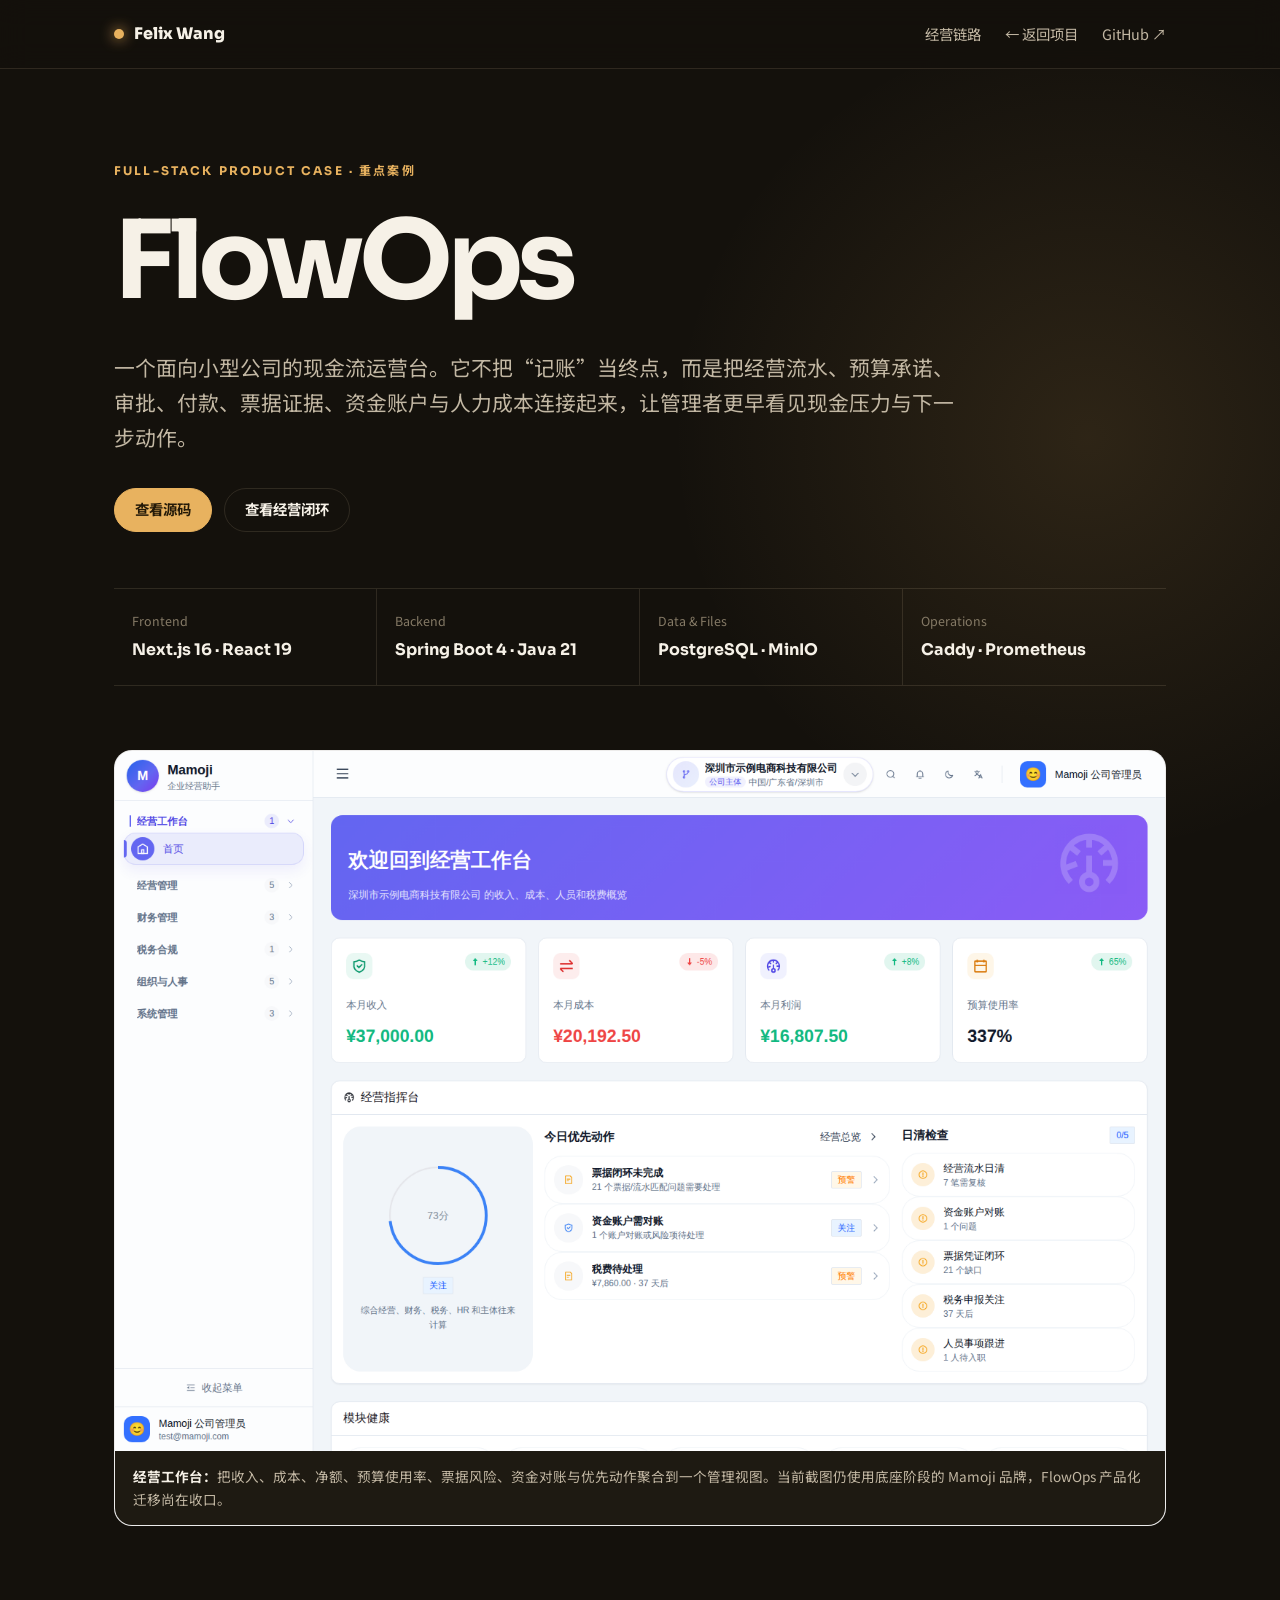
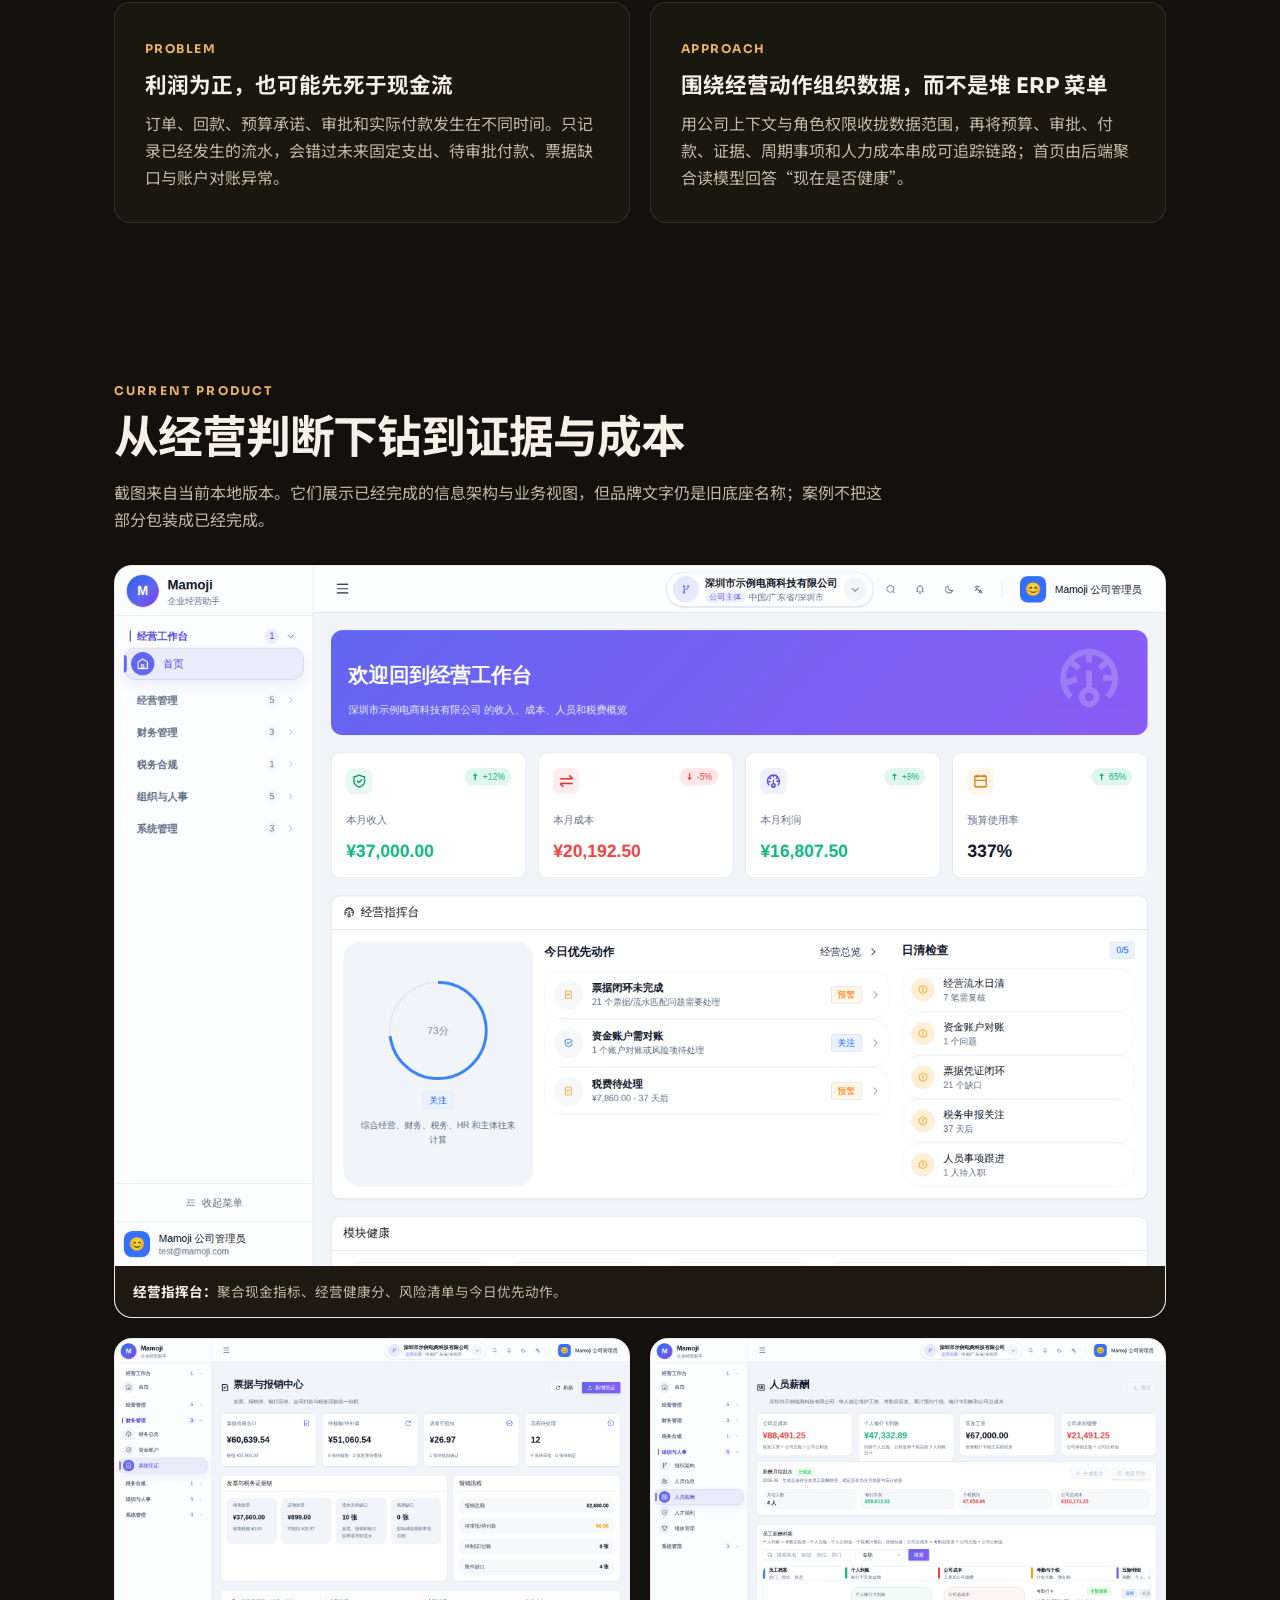
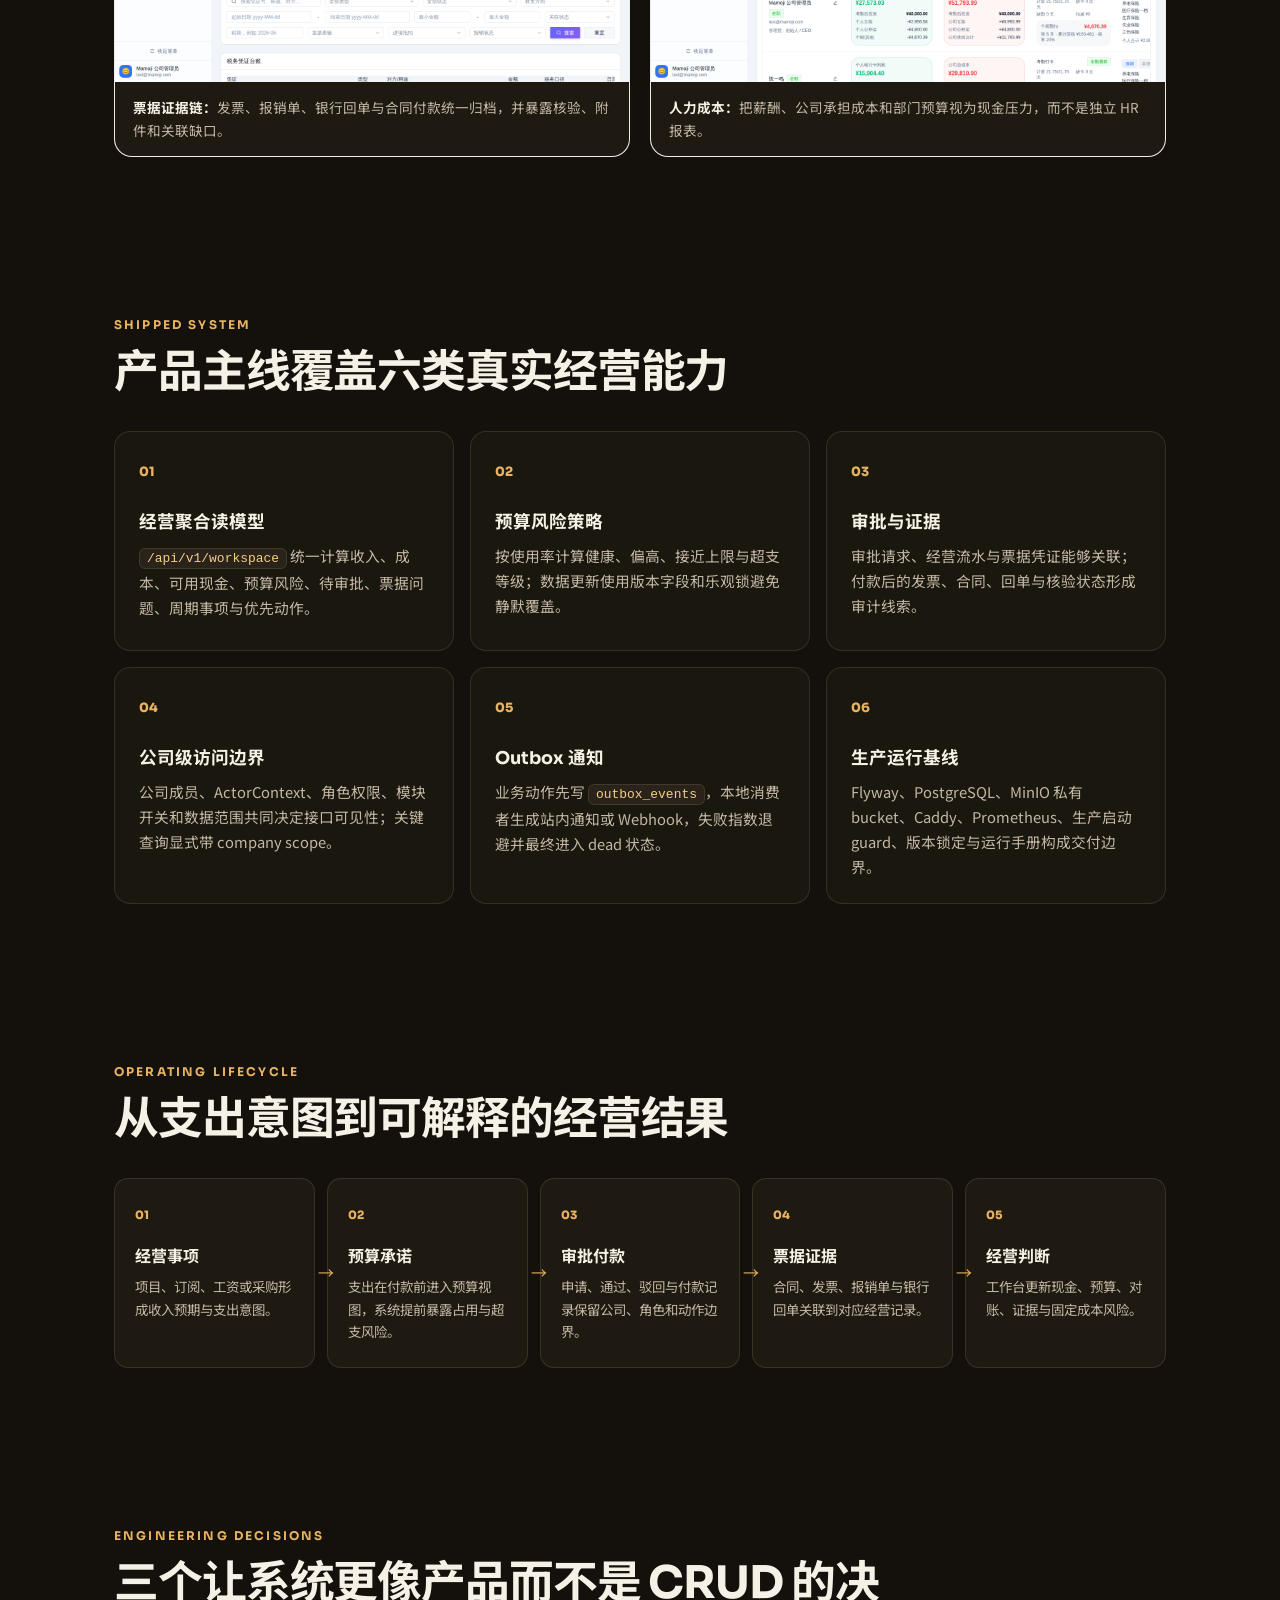
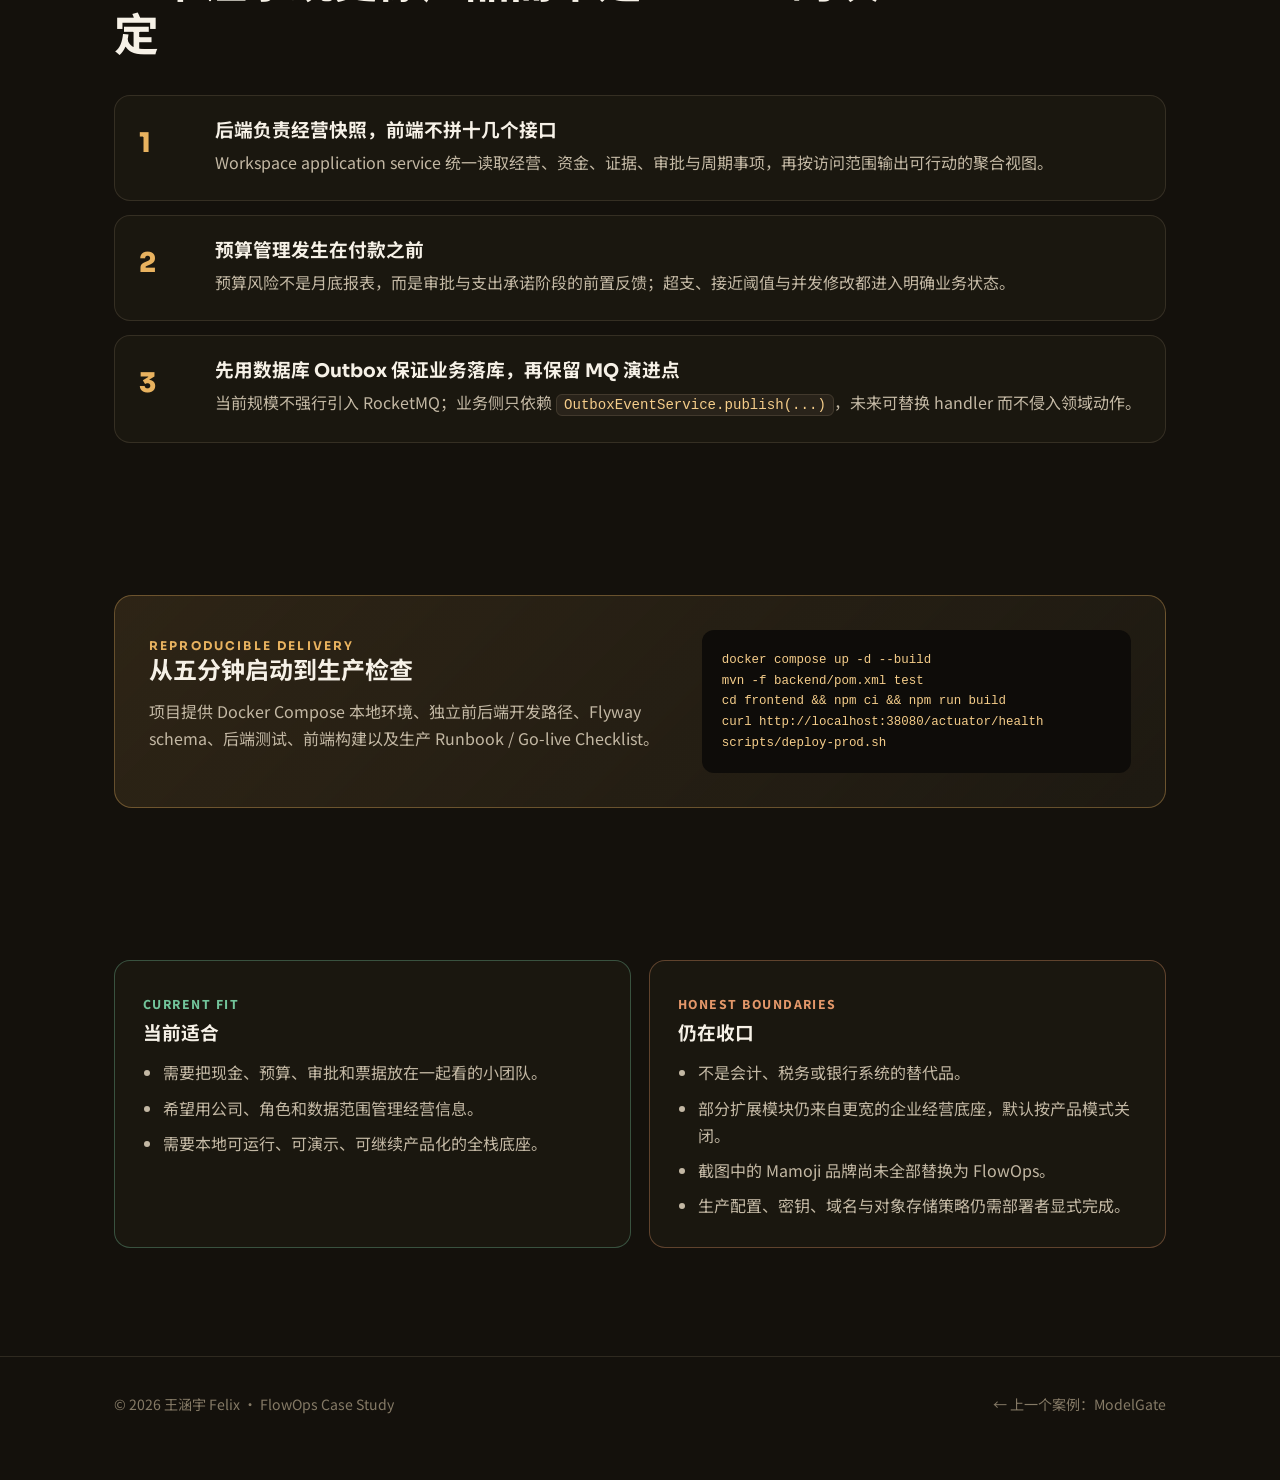
==== projects/flowops.html @ ee553604 "Add project case studies and portfolio links" ====
<!DOCTYPE html>
<html lang="zh-CN">
<head>
  <meta charset="UTF-8" />
  <meta name="viewport" content="width=device-width, initial-scale=1.0" />
  <title>FlowOps 案例详情 · Felix Wang</title>
  <meta name="description" content="FlowOps 现金流运营台案例：经营流水、预算承诺、审批、票据证据、资金账户与人力成本。" />
  <link rel="preconnect" href="https://fonts.googleapis.com" />
  <link rel="preconnect" href="https://fonts.gstatic.com" crossorigin />
  <link href="https://fonts.googleapis.com/css2?family=Sora:wght@400;600;700;800&amp;family=Noto+Sans+SC:wght@400;500;700&amp;display=swap" rel="stylesheet" />
  <link rel="stylesheet" href="case-study.css" />
</head>
<body>
  <header class="case-header">
    <div class="container header-inner">
      <a class="brand" href="../index.html"><span class="brand-mark"></span>Felix Wang</a>
      <nav class="case-nav" aria-label="案例导航">
        <a href="#lifecycle">经营链路</a>
        <a href="../index.html#projects">← 返回项目</a>
        <a href="https://github.com/felix-windsor/Flowops-master" target="_blank" rel="noopener">GitHub ↗</a>
      </nav>
    </div>
  </header>

  <main>
    <section class="case-hero container">
      <p class="eyebrow">Full-stack Product Case · 重点案例</p>
      <h1>FlowOps</h1>
      <p class="case-lead">一个面向小型公司的现金流运营台。它不把“记账”当终点，而是把经营流水、预算承诺、审批、付款、票据证据、资金账户与人力成本连接起来，让管理者更早看见现金压力与下一步动作。</p>
      <div class="hero-actions">
        <a class="button primary" href="https://github.com/felix-windsor/Flowops-master" target="_blank" rel="noopener">查看源码</a>
        <a class="button" href="#lifecycle">查看经营闭环</a>
      </div>
      <dl class="facts">
        <div class="fact"><dt>Frontend</dt><dd>Next.js 16 · React 19</dd></div>
        <div class="fact"><dt>Backend</dt><dd>Spring Boot 4 · Java 21</dd></div>
        <div class="fact"><dt>Data &amp; Files</dt><dd>PostgreSQL · MinIO</dd></div>
        <div class="fact"><dt>Operations</dt><dd>Caddy · Prometheus</dd></div>
      </dl>
    </section>

    <section class="container">
      <figure class="hero-visual">
        <img src="../assets/projects/flowops-dashboard.png" alt="FlowOps 企业经营工作台，展示收入、成本、预算风险与优先动作" />
        <figcaption><strong>经营工作台：</strong>把收入、成本、净额、预算使用率、票据风险、资金对账与优先动作聚合到一个管理视图。当前截图仍使用底座阶段的 Mamoji 品牌，FlowOps 产品化迁移尚在收口。</figcaption>
      </figure>
    </section>

    <section class="case-section container">
      <div class="split">
        <article class="panel"><span class="panel-tag">Problem</span><h3>利润为正，也可能先死于现金流</h3><p>订单、回款、预算承诺、审批和实际付款发生在不同时间。只记录已经发生的流水，会错过未来固定支出、待审批付款、票据缺口与账户对账异常。</p></article>
        <article class="panel"><span class="panel-tag">Approach</span><h3>围绕经营动作组织数据，而不是堆 ERP 菜单</h3><p>用公司上下文与角色权限收拢数据范围，再将预算、审批、付款、证据、周期事项和人力成本串成可追踪链路；首页由后端聚合读模型回答“现在是否健康”。</p></article>
      </div>
    </section>

    <section class="case-section container">
      <div class="section-heading"><span class="section-label">Current Product</span><h2>从经营判断下钻到证据与成本</h2><p>截图来自当前本地版本。它们展示已经完成的信息架构与业务视图，但品牌文字仍是旧底座名称；案例不把这部分包装成已经完成。</p></div>
      <div class="gallery">
        <figure class="wide"><img src="../assets/projects/flowops-dashboard.png" alt="FlowOps 经营指挥台" loading="lazy" /><figcaption><strong>经营指挥台：</strong>聚合现金指标、经营健康分、风险清单与今日优先动作。</figcaption></figure>
        <figure><img src="../assets/projects/flowops-receipts.png" alt="FlowOps 票据与报销中心" loading="lazy" /><figcaption><strong>票据证据链：</strong>发票、报销单、银行回单与合同付款统一归档，并暴露核验、附件和关联缺口。</figcaption></figure>
        <figure><img src="../assets/projects/flowops-compensation.png" alt="FlowOps 人力成本工作台" loading="lazy" /><figcaption><strong>人力成本：</strong>把薪酬、公司承担成本和部门预算视为现金压力，而不是独立 HR 报表。</figcaption></figure>
      </div>
    </section>

    <section class="case-section container">
      <div class="section-heading"><span class="section-label">Shipped System</span><h2>产品主线覆盖六类真实经营能力</h2></div>
      <div class="number-grid">
        <article class="number-card"><span class="num">01</span><h3>经营聚合读模型</h3><p><code>/api/v1/workspace</code> 统一计算收入、成本、可用现金、预算风险、待审批、票据问题、周期事项与优先动作。</p></article>
        <article class="number-card"><span class="num">02</span><h3>预算风险策略</h3><p>按使用率计算健康、偏高、接近上限与超支等级；数据更新使用版本字段和乐观锁避免静默覆盖。</p></article>
        <article class="number-card"><span class="num">03</span><h3>审批与证据</h3><p>审批请求、经营流水与票据凭证能够关联；付款后的发票、合同、回单与核验状态形成审计线索。</p></article>
        <article class="number-card"><span class="num">04</span><h3>公司级访问边界</h3><p>公司成员、ActorContext、角色权限、模块开关和数据范围共同决定接口可见性；关键查询显式带 company scope。</p></article>
        <article class="number-card"><span class="num">05</span><h3>Outbox 通知</h3><p>业务动作先写 <code>outbox_events</code>，本地消费者生成站内通知或 Webhook，失败指数退避并最终进入 dead 状态。</p></article>
        <article class="number-card"><span class="num">06</span><h3>生产运行基线</h3><p>Flyway、PostgreSQL、MinIO 私有 bucket、Caddy、Prometheus、生产启动 guard、版本锁定与运行手册构成交付边界。</p></article>
      </div>
    </section>

    <section class="case-section container" id="lifecycle">
      <div class="section-heading"><span class="section-label">Operating Lifecycle</span><h2>从支出意图到可解释的经营结果</h2></div>
      <div class="flow">
        <article class="flow-step"><span>01</span><h3>经营事项</h3><p>项目、订阅、工资或采购形成收入预期与支出意图。</p></article>
        <article class="flow-step"><span>02</span><h3>预算承诺</h3><p>支出在付款前进入预算视图，系统提前暴露占用与超支风险。</p></article>
        <article class="flow-step"><span>03</span><h3>审批付款</h3><p>申请、通过、驳回与付款记录保留公司、角色和动作边界。</p></article>
        <article class="flow-step"><span>04</span><h3>票据证据</h3><p>合同、发票、报销单与银行回单关联到对应经营记录。</p></article>
        <article class="flow-step"><span>05</span><h3>经营判断</h3><p>工作台更新现金、预算、对账、证据与固定成本风险。</p></article>
      </div>
    </section>

    <section class="case-section container">
      <div class="section-heading"><span class="section-label">Engineering Decisions</span><h2>三个让系统更像产品而不是 CRUD 的决定</h2></div>
      <div class="decision-list">
        <article class="decision"><span>1</span><div><h3>后端负责经营快照，前端不拼十几个接口</h3><p>Workspace application service 统一读取经营、资金、证据、审批与周期事项，再按访问范围输出可行动的聚合视图。</p></div></article>
        <article class="decision"><span>2</span><div><h3>预算管理发生在付款之前</h3><p>预算风险不是月底报表，而是审批与支出承诺阶段的前置反馈；超支、接近阈值与并发修改都进入明确业务状态。</p></div></article>
        <article class="decision"><span>3</span><div><h3>先用数据库 Outbox 保证业务落库，再保留 MQ 演进点</h3><p>当前规模不强行引入 RocketMQ；业务侧只依赖 <code>OutboxEventService.publish(...)</code>，未来可替换 handler 而不侵入领域动作。</p></div></article>
      </div>
    </section>

    <section class="case-section container">
      <div class="evidence">
        <div><span class="section-label">Reproducible Delivery</span><h2>从五分钟启动到生产检查</h2><p>项目提供 Docker Compose 本地环境、独立前后端开发路径、Flyway schema、后端测试、前端构建以及生产 Runbook / Go-live Checklist。</p></div>
        <pre>docker compose up -d --build
mvn -f backend/pom.xml test
cd frontend && npm ci && npm run build
curl http://localhost:38080/actuator/health
scripts/deploy-prod.sh</pre>
      </div>
    </section>

    <section class="case-section container">
      <div class="boundary-grid">
        <article class="boundary good"><span class="state">Current Fit</span><h3>当前适合</h3><ul><li>需要把现金、预算、审批和票据放在一起看的小团队。</li><li>希望用公司、角色和数据范围管理经营信息。</li><li>需要本地可运行、可演示、可继续产品化的全栈底座。</li></ul></article>
        <article class="boundary caution"><span class="state">Honest Boundaries</span><h3>仍在收口</h3><ul><li>不是会计、税务或银行系统的替代品。</li><li>部分扩展模块仍来自更宽的企业经营底座，默认按产品模式关闭。</li><li>截图中的 Mamoji 品牌尚未全部替换为 FlowOps。</li><li>生产配置、密钥、域名与对象存储策略仍需部署者显式完成。</li></ul></article>
      </div>
    </section>
  </main>

  <footer class="case-footer"><div class="container"><span>© 2026 王涵宇 Felix · FlowOps Case Study</span><a href="modelgate.html">← 上一个案例：ModelGate</a></div></footer>
</body>
</html>
---- projects/case-study.css ----
:root {
  --bg: #14110c;
  --surface: #1e1a12;
  --surface-2: #29231a;
  --text: #f6f1e7;
  --muted: #c3b8a4;
  --faint: #857a66;
  --accent: #e8b25f;
  --accent-hi: #f5cd8a;
  --accent-soft: rgba(232, 178, 95, 0.14);
  --border: rgba(230, 210, 170, 0.13);
  --success: #72c49a;
  --warning: #e39769;
  --max: 1100px;
  --font-display: "Sora", "Noto Sans SC", sans-serif;
  --font-body: "Noto Sans SC", "Sora", system-ui, sans-serif;
  --ease: cubic-bezier(0.22, 1, 0.36, 1);
}

* { box-sizing: border-box; margin: 0; padding: 0; }
html { scroll-behavior: smooth; }
body {
  color: var(--text);
  background:
    radial-gradient(circle at 85% 7%, rgba(232, 178, 95, 0.12), transparent 26rem),
    var(--bg);
  font-family: var(--font-body);
  line-height: 1.7;
  -webkit-font-smoothing: antialiased;
}
a { color: inherit; text-decoration: none; }
img { max-width: 100%; }
h1, h2, h3 { font-family: var(--font-display); line-height: 1.18; }
code {
  color: var(--accent-hi);
  background: var(--surface-2);
  border: 1px solid var(--border);
  border-radius: 6px;
  padding: 2px 7px;
  font-family: ui-monospace, "SF Mono", Menlo, monospace;
  font-size: 0.88em;
  overflow-wrap: anywhere;
}

.container { width: min(100%, var(--max)); margin: 0 auto; padding-inline: 24px; }
.case-header {
  position: sticky;
  top: 0;
  z-index: 20;
  border-bottom: 1px solid var(--border);
  background: rgba(20, 17, 12, 0.82);
  backdrop-filter: blur(14px);
}
.header-inner { min-height: 68px; display: flex; align-items: center; justify-content: space-between; gap: 24px; }
.brand { display: inline-flex; align-items: center; gap: 10px; font-family: var(--font-display); font-weight: 800; }
.brand-mark { width: 10px; height: 10px; border-radius: 50%; background: var(--accent); box-shadow: 0 0 14px var(--accent); }
.case-nav { display: flex; gap: 24px; color: var(--muted); font-size: 0.9rem; }
.case-nav a:hover { color: var(--accent-hi); }

.case-hero { padding-block: 92px 64px; }
.eyebrow, .section-label {
  color: var(--accent);
  font-family: var(--font-display);
  font-size: 0.75rem;
  font-weight: 700;
  letter-spacing: 0.18em;
  text-transform: uppercase;
}
.case-hero h1 { margin-top: 16px; font-size: clamp(3rem, 9vw, 6.8rem); letter-spacing: -0.055em; }
.case-lead { max-width: 850px; margin-top: 24px; color: var(--muted); font-size: clamp(1.06rem, 2vw, 1.3rem); }
.hero-actions { display: flex; gap: 12px; flex-wrap: wrap; margin-top: 32px; }
.button {
  display: inline-flex;
  align-items: center;
  justify-content: center;
  min-height: 44px;
  padding: 0 20px;
  border: 1px solid var(--border);
  border-radius: 999px;
  font-family: var(--font-display);
  font-size: 0.9rem;
  font-weight: 700;
  transition: 220ms var(--ease);
}
.button.primary { border-color: var(--accent); color: #241a08; background: var(--accent); }
.button:hover { transform: translateY(-2px); border-color: var(--accent); }
.button.primary:hover { background: var(--accent-hi); }

.facts { display: grid; grid-template-columns: repeat(4, 1fr); margin-top: 56px; border-block: 1px solid var(--border); }
.fact { padding: 22px 18px; border-right: 1px solid var(--border); }
.fact:last-child { border-right: 0; }
.fact dt { color: var(--faint); font-size: 0.78rem; }
.fact dd { margin-top: 4px; font-family: var(--font-display); font-weight: 700; }

.hero-visual, .gallery figure {
  overflow: hidden;
  background: #eef0f5;
  border: 1px solid var(--border);
  border-radius: 18px;
}
.hero-visual img, .gallery img { display: block; width: 100%; height: auto; }
.hero-visual figcaption, .gallery figcaption { padding: 14px 18px; color: var(--muted); background: var(--surface); font-size: 0.85rem; }
.hero-visual figcaption strong, .gallery figcaption strong { color: var(--text); }

.case-section { padding-block: 76px; }
.section-heading { max-width: 780px; margin-bottom: 32px; }
.section-heading h2 { margin-top: 10px; font-size: clamp(1.8rem, 4vw, 2.8rem); letter-spacing: -0.025em; }
.section-heading p { margin-top: 14px; color: var(--muted); }
.split { display: grid; grid-template-columns: repeat(2, 1fr); gap: 20px; }
.panel, .number-card, .decision, .boundary {
  background: rgba(30, 26, 18, 0.76);
  border: 1px solid var(--border);
  border-radius: 16px;
}
.panel { padding: 30px; }
.panel .panel-tag { color: var(--accent); font-family: var(--font-display); font-size: 0.75rem; font-weight: 700; letter-spacing: 0.12em; text-transform: uppercase; }
.panel h3 { margin: 12px 0; font-size: 1.35rem; }
.panel p { color: var(--muted); }

.gallery { display: grid; grid-template-columns: repeat(2, 1fr); gap: 20px; }
.gallery .wide { grid-column: 1 / -1; }

.number-grid { display: grid; grid-template-columns: repeat(3, 1fr); gap: 16px; }
.number-card { min-height: 220px; padding: 24px; }
.number-card .num { color: var(--accent); font-family: var(--font-display); font-size: 0.8rem; font-weight: 800; }
.number-card h3 { margin: 28px 0 10px; font-size: 1.1rem; }
.number-card p { color: var(--muted); font-size: 0.92rem; }

.flow { display: grid; grid-template-columns: repeat(5, 1fr); gap: 12px; }
.flow-step { position: relative; min-height: 190px; padding: 20px; border: 1px solid var(--border); border-radius: 14px; background: var(--surface); }
.flow-step:not(:last-child)::after { content: "→"; position: absolute; z-index: 2; top: 50%; right: -12px; color: var(--accent); transform: translate(50%, -50%); }
.flow-step span { color: var(--accent); font-family: var(--font-display); font-size: 0.72rem; font-weight: 800; }
.flow-step h3 { margin: 22px 0 8px; font-size: 1rem; }
.flow-step p { color: var(--muted); font-size: 0.84rem; }

.decision-list { display: grid; gap: 14px; }
.decision { display: grid; grid-template-columns: 64px 1fr; gap: 12px; padding: 24px; }
.decision > span { color: var(--accent); font-family: var(--font-display); font-size: 1.7rem; font-weight: 800; }
.decision > div { min-width: 0; }
.decision h3 { margin-bottom: 7px; }
.decision p { color: var(--muted); }

.boundary-grid { display: grid; grid-template-columns: repeat(2, 1fr); gap: 18px; }
.boundary { padding: 28px; }
.boundary.good { border-color: rgba(114, 196, 154, 0.35); }
.boundary.caution { border-color: rgba(227, 151, 105, 0.35); }
.boundary h3 { margin: 7px 0 14px; }
.boundary ul { margin-left: 20px; color: var(--muted); }
.boundary li + li { margin-top: 8px; }
.boundary .state { color: var(--success); font-size: 0.76rem; font-weight: 800; text-transform: uppercase; letter-spacing: 0.12em; }
.boundary.caution .state { color: var(--warning); }

.evidence {
  display: grid;
  grid-template-columns: 1.1fr 0.9fr;
  gap: 28px;
  padding: 34px;
  border: 1px solid rgba(232, 178, 95, 0.35);
  border-radius: 18px;
  background: linear-gradient(135deg, rgba(232, 178, 95, 0.12), var(--surface));
}
.evidence p { margin-top: 12px; color: var(--muted); }
.evidence pre { overflow-x: auto; padding: 20px; border-radius: 12px; color: var(--accent-hi); background: #0e0c09; font-size: 0.78rem; line-height: 1.65; }

.case-footer { margin-top: 32px; border-top: 1px solid var(--border); }
.case-footer .container { min-height: 96px; display: flex; justify-content: space-between; align-items: center; gap: 20px; color: var(--faint); font-size: 0.88rem; }
.case-footer a:hover { color: var(--accent); }

@media (max-width: 850px) {
  .facts, .number-grid { grid-template-columns: repeat(2, 1fr); }
  .fact:nth-child(2) { border-right: 0; }
  .flow { grid-template-columns: 1fr; }
  .flow-step { min-height: 0; }
  .flow-step:not(:last-child)::after { content: "↓"; top: auto; right: 50%; bottom: -12px; transform: translate(50%, 50%); }
  .evidence { grid-template-columns: 1fr; }
}
@media (max-width: 620px) {
  .case-nav a:first-child { display: none; }
  .case-hero { padding-top: 68px; }
  .facts, .split, .gallery, .number-grid, .boundary-grid { grid-template-columns: 1fr; }
  .gallery .wide { grid-column: auto; }
  .fact { border-right: 0; border-bottom: 1px solid var(--border); }
  .fact:last-child { border-bottom: 0; }
  .decision { grid-template-columns: 42px 1fr; }
  .evidence { padding: 24px; }
  .case-footer .container { flex-direction: column; align-items: flex-start; justify-content: center; padding-block: 24px; }
}
@media (prefers-reduced-motion: reduce) { * { scroll-behavior: auto !important; transition: none !important; } }
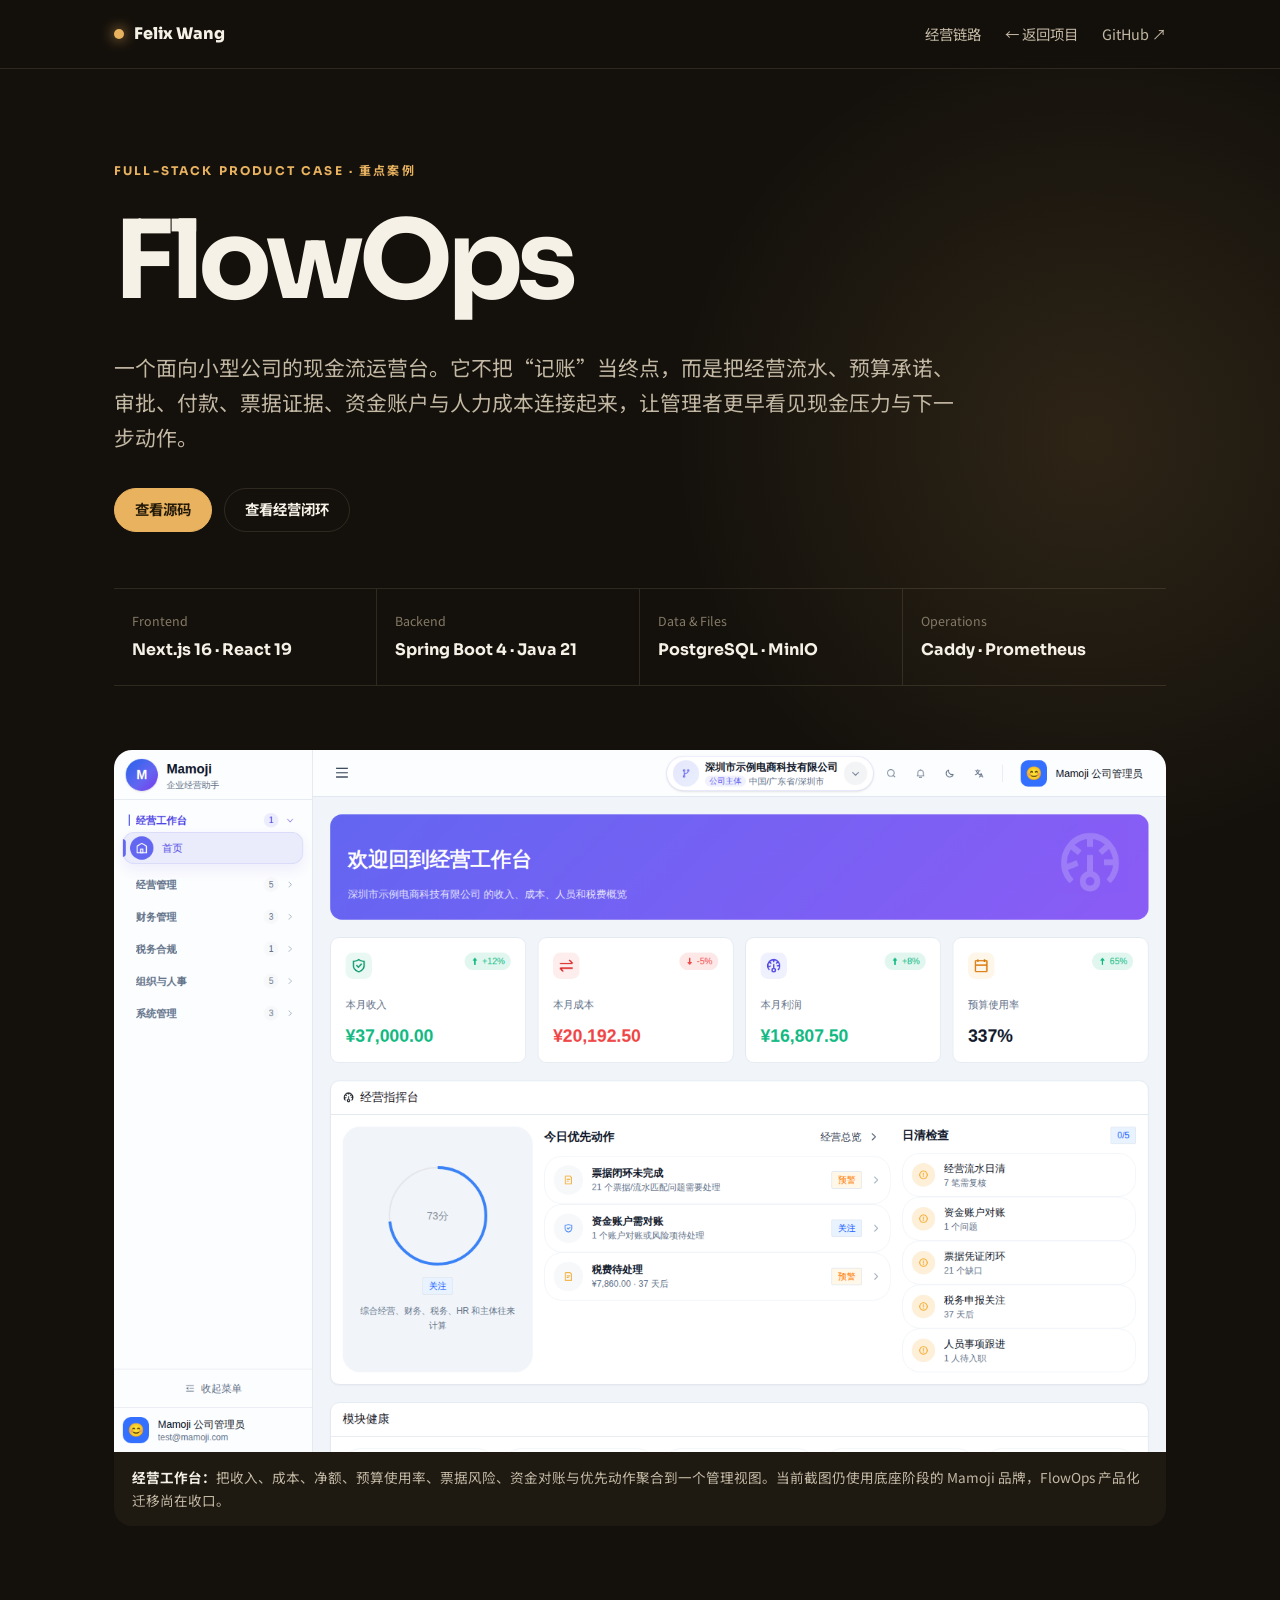
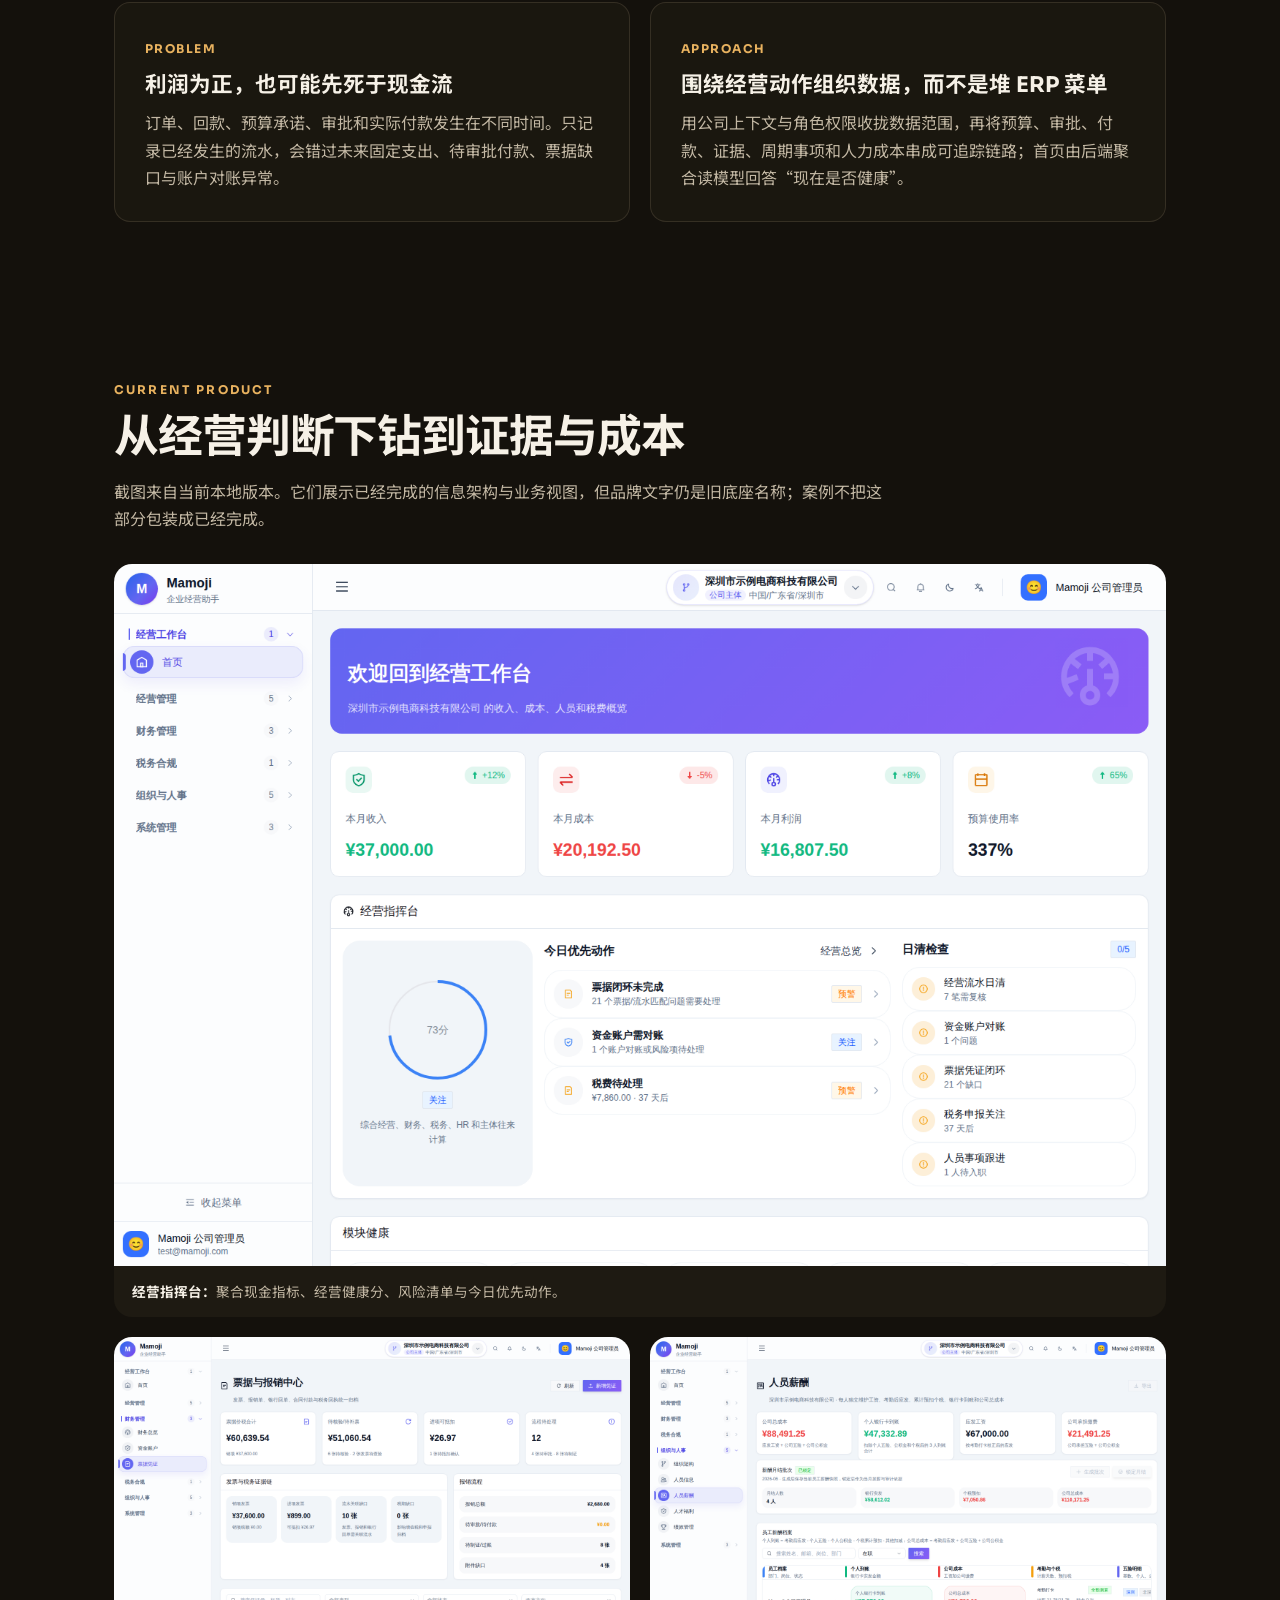
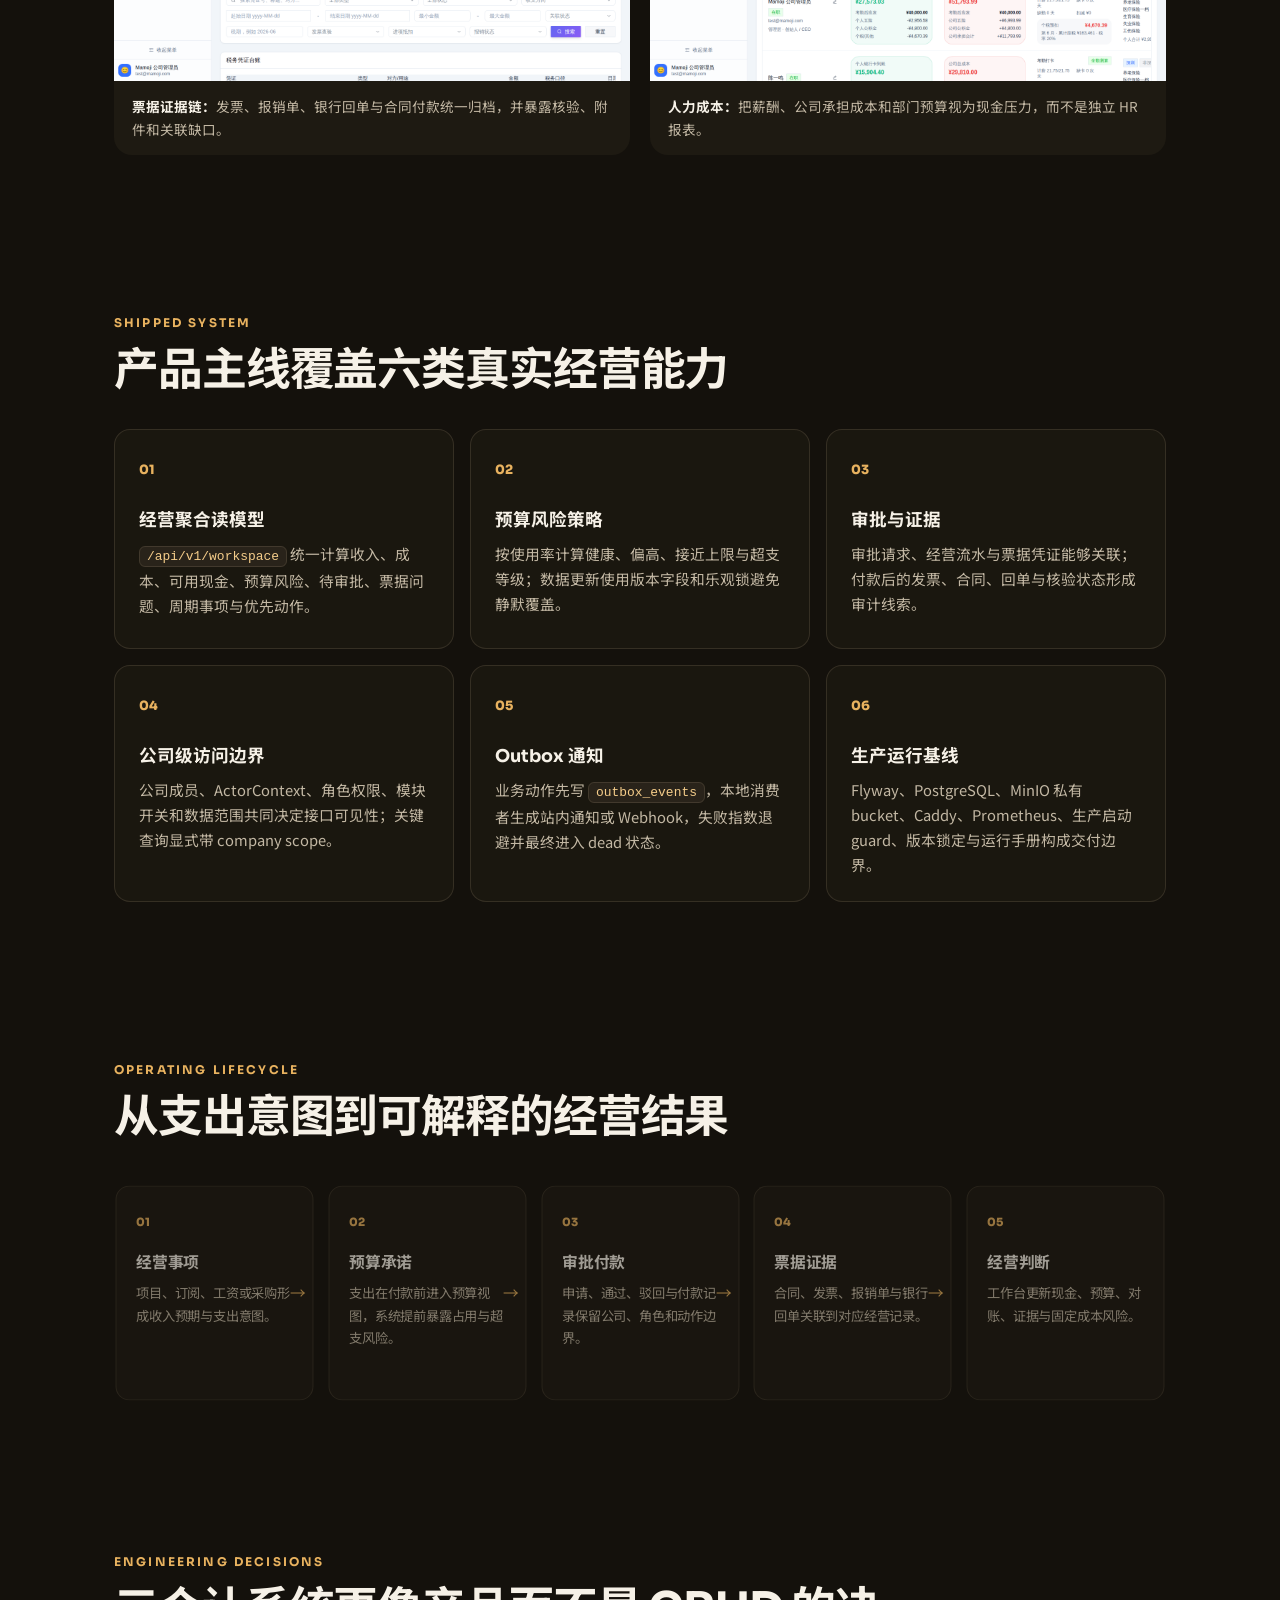
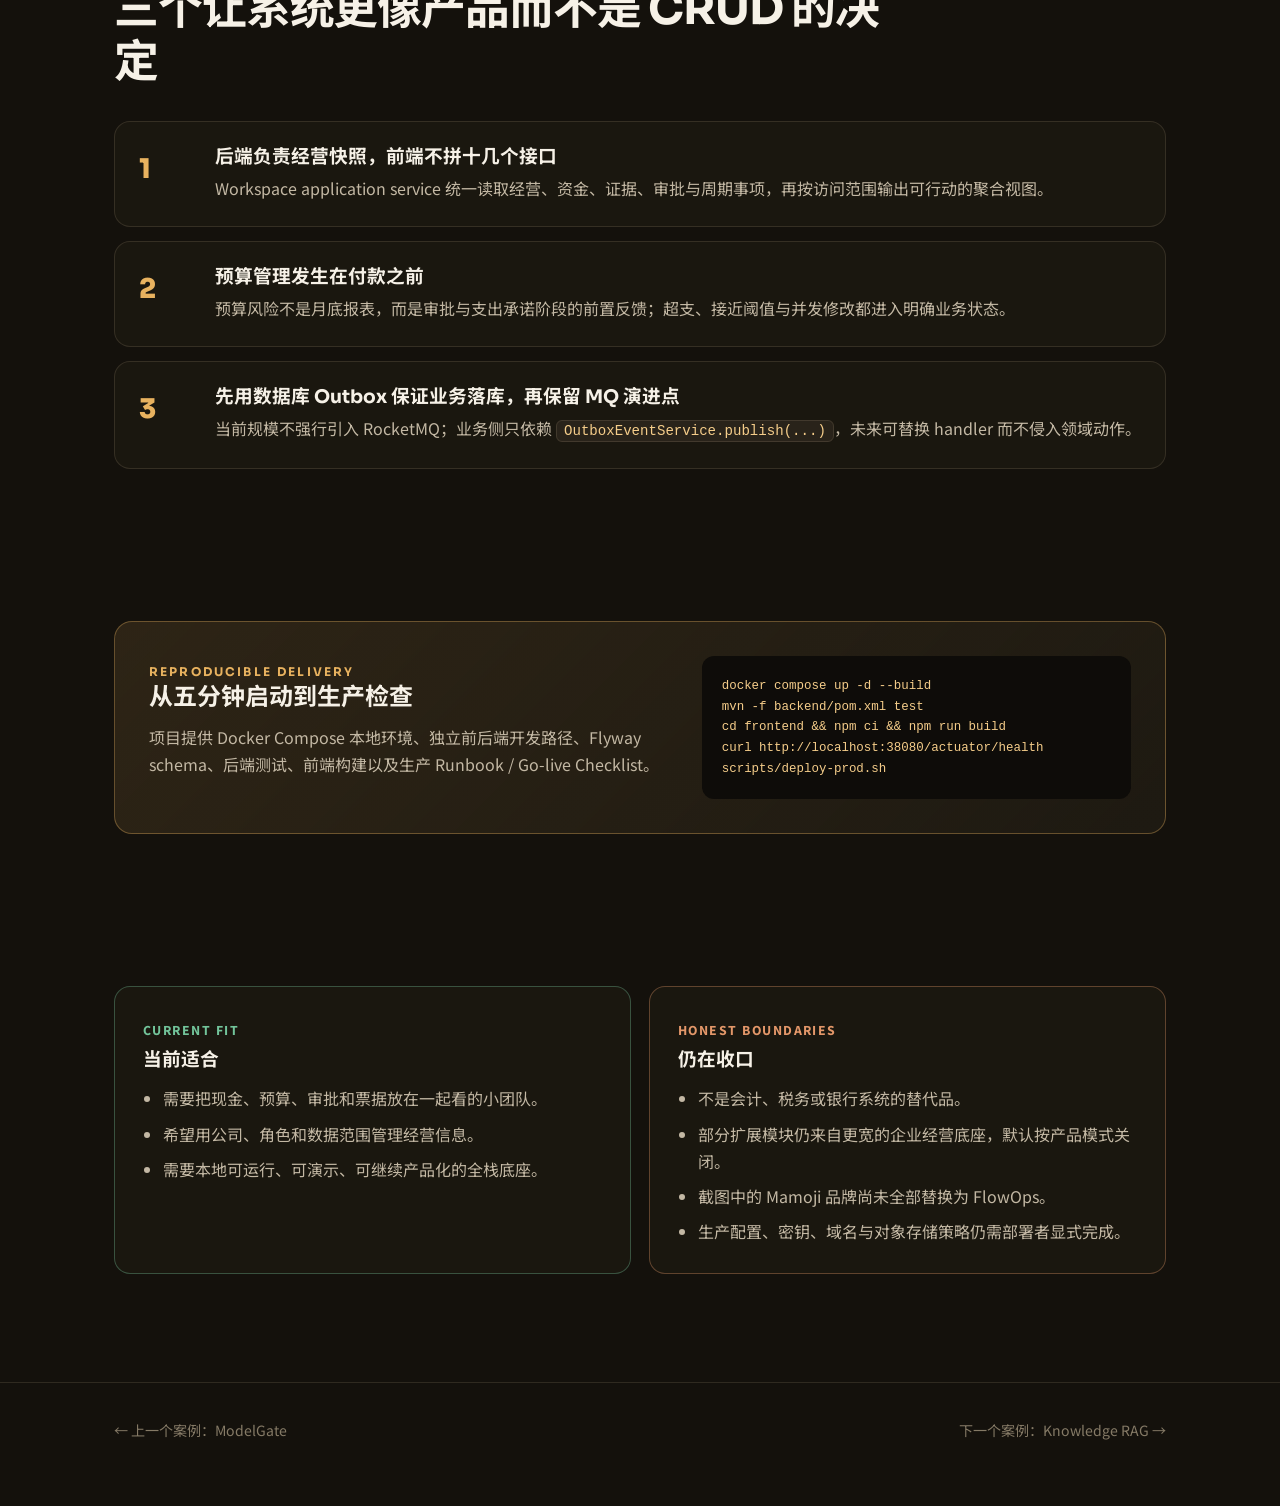
==== commit 002365ec: "Enhance portfolio project showcase" ====
--- a/projects/flowops.html
+++ b/projects/flowops.html
@@ -113,6 +113,6 @@
     </section>
   </main>
 
-  <footer class="case-footer"><div class="container"><span>© 2026 王涵宇 Felix · FlowOps Case Study</span><a href="modelgate.html">← 上一个案例：ModelGate</a></div></footer>
+  <footer class="case-footer"><div class="container"><a href="modelgate.html">← 上一个案例：ModelGate</a><a href="knowledge-rag.html">下一个案例：Knowledge RAG →</a></div></footer>
 </body>
 </html>
--- a/projects/case-study.css
+++ b/projects/case-study.css
@@ -94,11 +94,11 @@
 
 .hero-visual, .gallery figure {
   overflow: hidden;
-  background: #eef0f5;
-  border: 1px solid var(--border);
+  background: #15120d;
+  border: 0;
   border-radius: 18px;
 }
-.hero-visual img, .gallery img { display: block; width: 100%; height: auto; }
+.hero-visual img, .gallery img { display: block; width: 100%; height: auto; border: 0; }
 .hero-visual figcaption, .gallery figcaption { padding: 14px 18px; color: var(--muted); background: var(--surface); font-size: 0.85rem; }
 .hero-visual figcaption strong, .gallery figcaption strong { color: var(--text); }
 
@@ -127,11 +127,189 @@
 .number-card p { color: var(--muted); font-size: 0.92rem; }
 
 .flow { display: grid; grid-template-columns: repeat(5, 1fr); gap: 12px; }
-.flow-step { position: relative; min-height: 190px; padding: 20px; border: 1px solid var(--border); border-radius: 14px; background: var(--surface); }
-.flow-step:not(:last-child)::after { content: "→"; position: absolute; z-index: 2; top: 50%; right: -12px; color: var(--accent); transform: translate(50%, -50%); }
+.flow-demo {
+  --flow-progress: 0%;
+  position: relative;
+  overflow: hidden;
+  padding: 18px;
+  border: 1px solid rgba(232, 178, 95, 0.24);
+  border-radius: 22px;
+  background:
+    radial-gradient(circle at 50% -20%, rgba(232, 178, 95, 0.15), transparent 42%),
+    rgba(14, 12, 9, 0.72);
+  box-shadow: 0 28px 70px rgba(0, 0, 0, 0.28);
+}
+.flow-demo::before {
+  content: "";
+  position: absolute;
+  inset: 0;
+  opacity: 0.22;
+  pointer-events: none;
+  background-image:
+    linear-gradient(rgba(232, 178, 95, 0.08) 1px, transparent 1px),
+    linear-gradient(90deg, rgba(232, 178, 95, 0.08) 1px, transparent 1px);
+  background-size: 28px 28px;
+  mask-image: linear-gradient(to bottom, black, transparent 75%);
+}
+.flow-console {
+  position: relative;
+  z-index: 2;
+  display: grid;
+  grid-template-columns: 1fr 1fr;
+  gap: 12px;
+  margin-bottom: 18px;
+}
+.flow-request,
+.flow-status {
+  display: flex;
+  align-items: center;
+  min-height: 72px;
+  padding: 15px 17px;
+  border: 1px solid var(--border);
+  border-radius: 14px;
+  background: rgba(30, 26, 18, 0.84);
+}
+.flow-request { gap: 12px; flex-wrap: wrap; }
+.flow-request code { background: rgba(0, 0, 0, 0.24); }
+.flow-live {
+  display: inline-flex;
+  align-items: center;
+  gap: 6px;
+  color: #9ed6b7;
+  font-family: var(--font-display);
+  font-size: 0.62rem;
+  font-weight: 700;
+  letter-spacing: 0.11em;
+}
+.flow-live i,
+.flow-summary i {
+  width: 7px;
+  height: 7px;
+  border-radius: 50%;
+  background: var(--success);
+  box-shadow: 0 0 10px rgba(114, 196, 154, 0.75);
+  animation: trace-pulse 1.6s ease-in-out infinite;
+}
+.flow-request-id { color: var(--faint); font-family: ui-monospace, "SF Mono", Menlo, monospace; font-size: 0.72rem; }
+.flow-status { justify-content: space-between; gap: 12px; }
+.flow-status > div { display: flex; flex: 1; flex-direction: column; }
+.flow-status small { color: var(--faint); font-size: 0.68rem; }
+.flow-status strong { font-family: var(--font-display); font-size: 0.82rem; }
+.flow-status-icon {
+  display: grid;
+  place-items: center;
+  width: 34px;
+  height: 34px;
+  flex: 0 0 auto;
+  border-radius: 10px;
+  color: var(--accent-hi);
+  background: var(--accent-soft);
+}
+.flow-latency { color: var(--accent-hi); font-family: var(--font-display); font-size: 0.72rem; font-weight: 700; }
+.flow-progress {
+  position: relative;
+  z-index: 2;
+  height: 2px;
+  margin: 2px 10% 20px;
+  overflow: hidden;
+  background: rgba(232, 178, 95, 0.12);
+}
+.flow-progress i {
+  display: block;
+  width: var(--flow-progress);
+  height: 100%;
+  background: linear-gradient(90deg, var(--accent), #72c49a);
+  box-shadow: 0 0 13px var(--accent);
+  transition: width 620ms var(--ease);
+}
+.flow-step {
+  position: relative;
+  overflow: hidden;
+  min-height: 218px;
+  padding: 20px;
+  border: 1px solid var(--border);
+  border-radius: 14px;
+  background: rgba(30, 26, 18, 0.9);
+  opacity: 0.62;
+  transform: translateY(8px) scale(0.985);
+  transition: opacity 440ms var(--ease), transform 440ms var(--ease), border-color 440ms var(--ease), box-shadow 440ms var(--ease);
+}
+.flow-step::before {
+  content: "";
+  position: absolute;
+  inset: 0;
+  opacity: 0;
+  background: linear-gradient(115deg, transparent 28%, rgba(245, 205, 138, 0.13), transparent 64%);
+  transform: translateX(-100%);
+}
+.flow-step:not(:last-child)::after { content: "→"; position: absolute; z-index: 2; top: 50%; right: 7px; color: var(--accent); transform: translateY(-50%); }
 .flow-step span { color: var(--accent); font-family: var(--font-display); font-size: 0.72rem; font-weight: 800; }
 .flow-step h3 { margin: 22px 0 8px; font-size: 1rem; }
 .flow-step p { color: var(--muted); font-size: 0.84rem; }
+.flow-step .step-result {
+  position: absolute;
+  left: 20px;
+  right: 20px;
+  bottom: 17px;
+  color: #9ed6b7;
+  font-family: ui-monospace, "SF Mono", Menlo, monospace;
+  font-size: 0.66rem;
+  opacity: 0;
+  transform: translateY(5px);
+  transition: 360ms var(--ease);
+}
+.flow-step.is-active,
+.flow-step.is-complete {
+  opacity: 1;
+  transform: translateY(0) scale(1);
+}
+.flow-step.is-active {
+  border-color: rgba(232, 178, 95, 0.72);
+  box-shadow: 0 0 28px rgba(232, 178, 95, 0.12), inset 0 1px rgba(255, 255, 255, 0.04);
+}
+.flow-step.is-active::before { opacity: 1; animation: trace-scan 850ms var(--ease) both; }
+.flow-step.is-complete { border-color: rgba(114, 196, 154, 0.34); }
+.flow-step.is-active .step-result,
+.flow-step.is-complete .step-result { opacity: 1; transform: translateY(0); }
+.flow-summary {
+  position: relative;
+  z-index: 2;
+  display: flex;
+  align-items: center;
+  gap: 18px;
+  min-height: 46px;
+  margin-top: 16px;
+  padding: 8px 12px;
+  border-top: 1px solid var(--border);
+  color: var(--faint);
+  font-family: ui-monospace, "SF Mono", Menlo, monospace;
+  font-size: 0.68rem;
+  opacity: 0.45;
+  transition: opacity 400ms var(--ease);
+}
+.flow-summary > span:first-child { display: inline-flex; align-items: center; gap: 7px; color: #9ed6b7; font-weight: 700; }
+.flow-summary.is-visible { opacity: 1; }
+.flow-summary button {
+  margin-left: auto;
+  padding: 6px 10px;
+  border: 1px solid var(--border);
+  border-radius: 999px;
+  color: var(--accent-hi);
+  background: transparent;
+  font: inherit;
+  cursor: pointer;
+}
+.flow-summary button:hover { border-color: var(--accent); }
+
+@keyframes trace-pulse { 50% { opacity: 0.45; transform: scale(0.78); } }
+@keyframes trace-scan { to { transform: translateX(100%); } }
+
+.case-motion-ready [data-case-reveal] {
+  opacity: 0;
+  transform: translateY(30px) scale(0.988);
+  transition: opacity 720ms var(--ease), transform 720ms var(--ease);
+}
+.case-motion-ready [data-case-reveal].is-visible { opacity: 1; transform: translateY(0) scale(1); }
 
 .decision-list { display: grid; gap: 14px; }
 .decision { display: grid; grid-template-columns: 64px 1fr; gap: 12px; padding: 24px; }
@@ -170,8 +348,11 @@
   .facts, .number-grid { grid-template-columns: repeat(2, 1fr); }
   .fact:nth-child(2) { border-right: 0; }
   .flow { grid-template-columns: 1fr; }
+  .flow-console { grid-template-columns: 1fr; }
+  .flow-progress { margin-inline: 18px; }
   .flow-step { min-height: 0; }
-  .flow-step:not(:last-child)::after { content: "↓"; top: auto; right: 50%; bottom: -12px; transform: translate(50%, 50%); }
+  .flow-step { padding-bottom: 48px; }
+  .flow-step:not(:last-child)::after { content: "↓"; top: auto; right: 12px; bottom: 8px; transform: none; }
   .evidence { grid-template-columns: 1fr; }
 }
 @media (max-width: 620px) {
@@ -183,6 +364,14 @@
   .fact:last-child { border-bottom: 0; }
   .decision { grid-template-columns: 42px 1fr; }
   .evidence { padding: 24px; }
+  .flow-demo { padding: 12px; }
+  .flow-summary { flex-wrap: wrap; gap: 8px 14px; }
+  .flow-summary button { width: 100%; margin: 4px 0 0; }
   .case-footer .container { flex-direction: column; align-items: flex-start; justify-content: center; padding-block: 24px; }
 }
-@media (prefers-reduced-motion: reduce) { * { scroll-behavior: auto !important; transition: none !important; } }
+@media (prefers-reduced-motion: reduce) {
+  * { scroll-behavior: auto !important; transition: none !important; animation: none !important; }
+  .flow-step { opacity: 1; transform: none; }
+  .flow-step .step-result { opacity: 1; transform: none; }
+  .case-motion-ready [data-case-reveal] { opacity: 1; transform: none; }
+}
